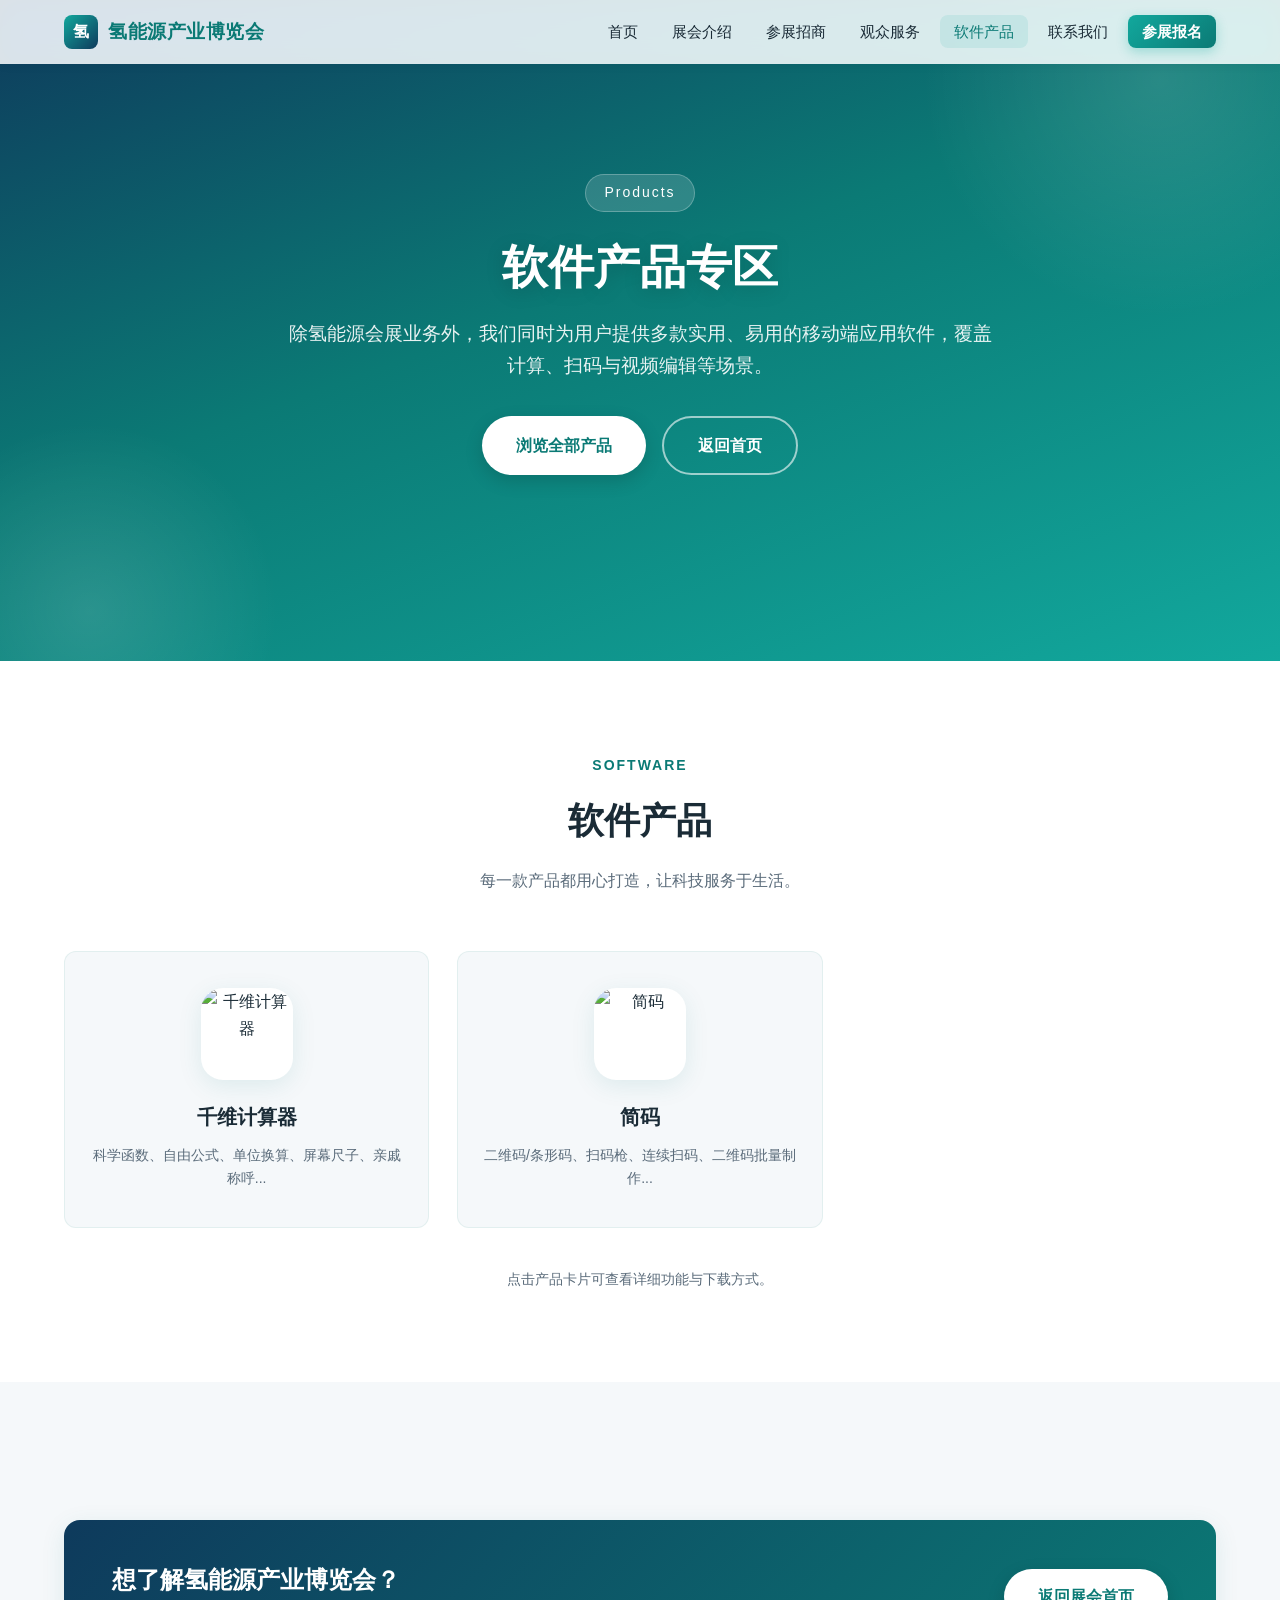
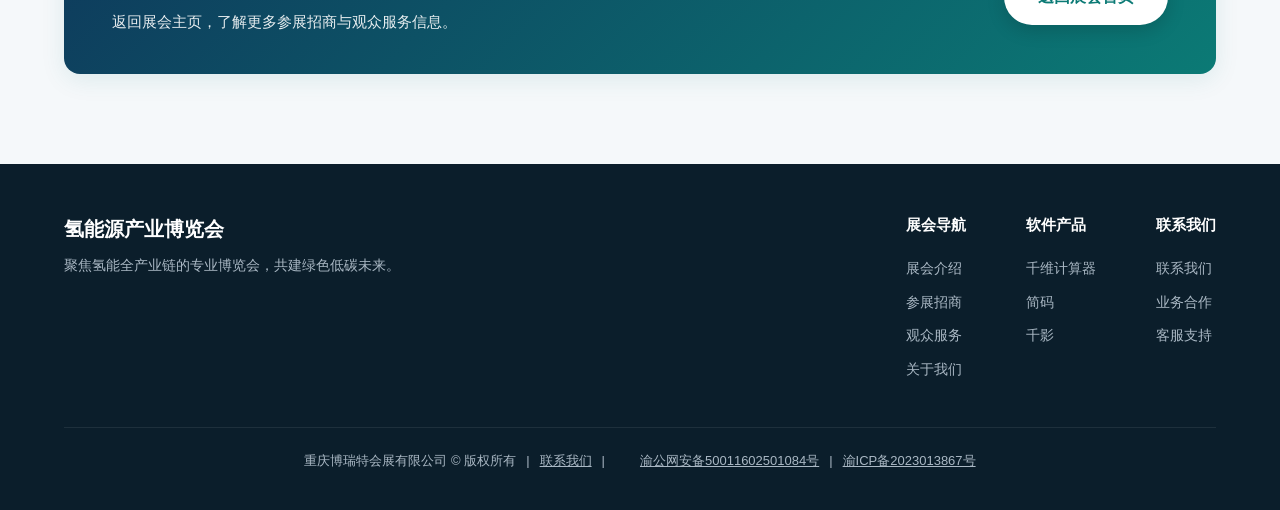
==== software.html @ ffbb39a4 "移除“千影”展示" ====
<!DOCTYPE html>
<html lang="zh-hans">
<head>
    <meta charset="utf-8">
    <meta name="keyword" content="千维计算器,简码,千影,扫码,视频编辑,计算器,软件产品,APP,小方程科技">
    <meta name="description" content="重庆博瑞特会展有限公司软件产品专区，涵盖千维计算器、简码、千影等实用软件应用。">
    <title>软件产品 · 氢能源产业博览会</title>
    <link href="favicon.ico" type="image/x-icon" rel="icon"/>
    <link href="default.css" type="text/css" rel="stylesheet"/>
    <link href="hydrogen.css" type="text/css" rel="stylesheet"/>
    <meta name="viewport" content="width=device-width, initial-scale=1.0, minimum-scale=1.0, maximum-scale=1.0, user-scalable=no" />
</head>
<body>

<!-- ==================== 导航栏 ==================== -->
<nav id="nav">
    <div class="nav-inner">
        <a class="nav-brand" href="index.html">
            <span class="brand-badge">氢</span>
            <span>氢能源产业博览会</span>
        </a>
        <button class="nav-toggle" id="navToggle" aria-label="菜单">
            <span></span><span></span><span></span>
        </button>
        <ul class="nav-menu" id="navMenu">
            <li><a href="index.html">首页</a></li>
            <li><a href="index.html#about">展会介绍</a></li>
            <li><a href="index.html#exhibitor">参展招商</a></li>
            <li><a href="index.html#visitor">观众服务</a></li>
            <li><a href="software.html" class="active">软件产品</a></li>
            <li><a href="contact.html">联系我们</a></li>
            <li><a href="index.html#exhibitor" class="nav-cta">参展报名</a></li>
        </ul>
    </div>
</nav>

<!-- ==================== 页面头部 ==================== -->
<header id="home">
    <div class="hero-content">
        <span class="hero-tag">Products</span>
        <h1 class="hero-title">软件产品专区</h1>
        <p class="hero-sub">
            除氢能源会展业务外，我们同时为用户提供多款实用、易用的移动端应用软件，覆盖计算、扫码与视频编辑等场景。
        </p>
        <div class="hero-actions">
            <a href="#software" class="btn btn-primary">浏览全部产品</a>
            <a href="index.html" class="btn btn-outline">返回首页</a>
        </div>
    </div>
</header>

<!-- ==================== 软件产品列表 ==================== -->
<section id="software" class="section alt">
    <div class="container">
        <div class="section-header">
            <span class="kicker">Software</span>
            <h2>软件产品</h2>
            <p>每一款产品都用心打造，让科技服务于生活。</p>
        </div>
        <div class="product-grid">
            <div class="product-card">
                <a href="calc/mathcalc.html">
                    <div class="product-logo"><img src="calc/image/icon.png" alt="千维计算器"/></div>
                    <h3>千维计算器</h3>
                    <p>科学函数、自由公式、单位换算、屏幕尺子、亲戚称呼...</p>
                </a>
            </div>
            <div class="product-card">
                <a href="code/scancode.html">
                    <div class="product-logo"><img src="code/image/icon.png" alt="简码"/></div>
                    <h3>简码</h3>
                    <p>二维码/条形码、扫码枪、连续扫码、二维码批量制作...</p>
                </a>
            </div>
            <!--
            <div class="product-card">
                <a href="video/linevideo.html">
                    <div class="product-logo"><img src="video/image/icon.png" alt="千影"/></div>
                    <h3>千影</h3>
                    <p>视频编辑、视频剪辑、音乐相册、后期配音、后期配乐...</p>
                </a>
            </div>
            -->
        </div>
        <p class="software-note">点击产品卡片可查看详细功能与下载方式。</p>
    </div>
</section>

<!-- ==================== 返回展会入口 ==================== -->
<section class="section">
    <div class="container">
        <div class="cta-banner">
            <div>
                <h3>想了解氢能源产业博览会？</h3>
                <p>返回展会主页，了解更多参展招商与观众服务信息。</p>
            </div>
            <a href="index.html" class="btn btn-primary">返回展会首页</a>
        </div>
    </div>
</section>

<!-- ==================== 页脚 ==================== -->
<footer id="footer">
    <div class="container">
        <div class="footer-top">
            <div class="footer-brand">
                <div class="footer-name">氢能源产业博览会</div>
                <p>聚焦氢能全产业链的专业博览会，共建绿色低碳未来。</p>
            </div>
            <div class="footer-links">
                <div class="footer-col">
                    <h4>展会导航</h4>
                    <a href="index.html#about">展会介绍</a>
                    <a href="index.html#exhibitor">参展招商</a>
                    <a href="index.html#visitor">观众服务</a>
                    <a href="index.html#brand">关于我们</a>
                </div>
                <div class="footer-col">
                    <h4>软件产品</h4>
                    <a href="calc/mathcalc.html">千维计算器</a>
                    <a href="code/scancode.html">简码</a>
                    <a href="video/linevideo.html">千影</a>
                </div>
                <div class="footer-col">
                    <h4>联系我们</h4>
                    <a href="contact.html">联系我们</a>
                    <a href="contact.html">业务合作</a>
                    <a href="contact.html">客服支持</a>
                </div>
            </div>
        </div>
        <div class="footer-bottom">
            <div class="links">
                <span>重庆博瑞特会展有限公司 © 版权所有</span>
                <span>|</span>
                <a href="contact.html">联系我们</a>
                <span>|</span>
                <img src="ic_pub_security.png" alt="" class="pub-icon" />
                <a href="https://beian.mps.gov.cn" target="_blank">渝公网安备50011602501084号</a>
                <span>|</span>
                <a href="https://beian.miit.gov.cn/" target="_blank">渝ICP备2023013867号</a>
            </div>
        </div>
    </div>
</footer>

<script>
    // 移动端导航菜单开关
    var toggle = document.getElementById('navToggle');
    var menu = document.getElementById('navMenu');
    if (toggle) {
        toggle.addEventListener('click', function () {
            toggle.classList.toggle('open');
            menu.classList.toggle('open');
        });
    }
    menu.querySelectorAll('a').forEach(function (link) {
        link.addEventListener('click', function () {
            toggle.classList.remove('open');
            menu.classList.remove('open');
        });
    });
</script>

</body>
</html>
---- hydrogen.css ----
/* ============================================================
   氢能源展会主页 专用样式 (仅作用于 index.html)
   ============================================================ */
:root {
    --primary: #0B7A75;
    --primary-light: #12A89D;
    --primary-deep: #0E3A5C;
    --bg-light: #F5F8FA;
    --bg-white: #FFFFFF;
    --bg-dark: #0B1E2B;
    --text-main: #1A2B36;
    --text-sub: #5A6B7A;
    --accent: #E05C3A;
    --green: #2F9E44;
    --radius: 12px;
    --shadow: 0 6px 24px rgba(11, 122, 117, 0.10);
    --shadow-hover: 0 12px 32px rgba(11, 122, 117, 0.18);
    --nav-height: 64px;
}

* {
    margin: 0;
    padding: 0;
    box-sizing: border-box;
}

html {
    scroll-behavior: smooth;
}

body {
    font-family: "PingFang SC", "Microsoft YaHei", "微软雅黑", sans-serif;
    color: var(--text-main);
    background-color: var(--bg-light);
    line-height: 1.7;
    -webkit-font-smoothing: antialiased;
}

a {
    text-decoration: none;
    color: inherit;
}

img {
    max-width: 100%;
    display: block;
}

.container {
    width: 100%;
    max-width: 1200px;
    margin: 0 auto;
    padding: 0 24px;
}

/* ---------------- 导航栏 Navbar ---------------- */
#nav {
    position: fixed;
    top: 0;
    left: 0;
    width: 100%;
    height: var(--nav-height);
    z-index: 1000;
    display: flex;
    align-items: center;
    background: rgba(255, 255, 255, 0.85);
    backdrop-filter: saturate(180%) blur(12px);
    box-shadow: 0 1px 10px rgba(11, 30, 43, 0.06);
    transition: background 0.3s ease;
}

.nav-inner {
    width: 100%;
    max-width: 1200px;
    margin: 0 auto;
    padding: 0 24px;
    display: flex;
    align-items: center;
    justify-content: space-between;
}

.nav-brand {
    display: flex;
    align-items: center;
    gap: 10px;
    font-size: 19px;
    font-weight: 700;
    color: var(--primary);
    letter-spacing: 0.5px;
}

.nav-brand .brand-badge {
    width: 34px;
    height: 34px;
    border-radius: 8px;
    background: linear-gradient(135deg, var(--primary-light), var(--primary-deep));
    color: #fff;
    display: flex;
    align-items: center;
    justify-content: center;
    font-size: 16px;
    font-weight: 800;
}

.nav-menu {
    display: flex;
    align-items: center;
    gap: 6px;
    list-style: none;
}

.nav-menu a {
    padding: 8px 14px;
    border-radius: 8px;
    font-size: 15px;
    font-weight: 500;
    color: var(--text-main);
    transition: color 0.2s, background 0.2s;
}

.nav-menu a:hover,
.nav-menu a.active {
    color: var(--primary);
    background: rgba(18, 168, 157, 0.10);
}

.nav-menu a.nav-cta {
    background: linear-gradient(135deg, var(--primary-light), var(--primary));
    color: #fff;
    font-weight: 600;
    box-shadow: 0 4px 12px rgba(18, 168, 157, 0.3);
}

.nav-menu a.nav-cta:hover {
    transform: translateY(-1px);
}

.nav-toggle {
    display: none;
    flex-direction: column;
    gap: 5px;
    background: none;
    border: none;
    cursor: pointer;
    padding: 6px;
}

.nav-toggle span {
    width: 24px;
    height: 2px;
    background: var(--text-main);
    border-radius: 2px;
    transition: all 0.3s;
}

/* ---------------- Hero 主视觉 ---------------- */
#home {
    padding-top: var(--nav-height);
    background: linear-gradient(160deg, var(--primary-deep) 0%, #0B7A75 45%, var(--primary-light) 100%);
    color: #fff;
    position: relative;
    overflow: hidden;
}

#home::before,
#home::after {
    content: "";
    position: absolute;
    border-radius: 50%;
    background: radial-gradient(circle, rgba(255, 255, 255, 0.12) 0%, transparent 70%);
}

#home::before {
    width: 480px;
    height: 480px;
    top: -160px;
    right: -120px;
}

#home::after {
    width: 380px;
    height: 380px;
    bottom: -140px;
    left: -100px;
}

.hero-content {
    position: relative;
    z-index: 2;
    text-align: center;
    padding: 110px 24px 130px;
    max-width: 1000px;
    margin: 0 auto;
}

.hero-tag {
    display: inline-block;
    padding: 6px 18px;
    border-radius: 40px;
    background: rgba(255, 255, 255, 0.15);
    border: 1px solid rgba(255, 255, 255, 0.25);
    font-size: 14px;
    letter-spacing: 2px;
    margin-bottom: 26px;
}

.hero-title {
    font-size: 46px;
    font-weight: 800;
    line-height: 1.3;
    margin-bottom: 20px;
    text-shadow: 0 4px 20px rgba(0, 0, 0, 0.15);
}

.hero-sub {
    font-size: 19px;
    color: rgba(255, 255, 255, 0.9);
    max-width: 720px;
    margin: 0 auto 34px;
}

.hero-meta {
    display: flex;
    justify-content: center;
    flex-wrap: wrap;
    gap: 18px;
    margin-bottom: 44px;
}

.hero-meta .meta-item {
    display: flex;
    align-items: center;
    gap: 8px;
    padding: 10px 20px;
    background: rgba(255, 255, 255, 0.12);
    border-radius: 10px;
    font-size: 15px;
}

.hero-actions {
    display: flex;
    justify-content: center;
    gap: 16px;
    flex-wrap: wrap;
    margin-bottom: 56px;
}

.btn {
    display: inline-flex;
    align-items: center;
    gap: 8px;
    padding: 14px 34px;
    border-radius: 40px;
    font-size: 16px;
    font-weight: 600;
    cursor: pointer;
    transition: transform 0.2s, box-shadow 0.2s, background 0.2s;
    border: none;
}

.btn-primary {
    background: #fff;
    color: var(--primary);
    box-shadow: 0 6px 18px rgba(0, 0, 0, 0.15);
}

.btn-primary:hover {
    transform: translateY(-2px);
    box-shadow: 0 10px 24px rgba(0, 0, 0, 0.2);
}

.btn-outline {
    background: transparent;
    color: #fff;
    border: 2px solid rgba(255, 255, 255, 0.6);
}

.btn-outline:hover {
    background: rgba(255, 255, 255, 0.12);
    transform: translateY(-2px);
}

.hero-stats {
    display: flex;
    justify-content: center;
    flex-wrap: wrap;
    gap: 40px;
    padding-top: 40px;
    border-top: 1px solid rgba(255, 255, 255, 0.2);
}

.stat-item .stat-num {
    font-size: 36px;
    font-weight: 800;
    line-height: 1.2;
}

.stat-item .stat-label {
    font-size: 14px;
    color: rgba(255, 255, 255, 0.85);
}

/* ---------------- 通用区块 ---------------- */
.section {
    padding: 90px 0;
}

.section.alt {
    background: var(--bg-white);
}

.section-header {
    text-align: center;
    max-width: 760px;
    margin: 0 auto 56px;
}

.section-header .kicker {
    display: inline-block;
    color: var(--primary);
    font-size: 14px;
    font-weight: 600;
    letter-spacing: 2px;
    text-transform: uppercase;
    margin-bottom: 12px;
}

.section-header h2 {
    font-size: 36px;
    font-weight: 800;
    color: var(--text-main);
    margin-bottom: 16px;
}

.section-header p {
    font-size: 16px;
    color: var(--text-sub);
}

/* ---------------- 展会介绍 About ---------------- */
.about-grid {
    display: grid;
    grid-template-columns: 1.1fr 1fr;
    gap: 56px;
    align-items: center;
}

.about-visual {
    position: relative;
}

.about-visual .visual-box {
    height: 420px;
    border-radius: 16px;
    background: linear-gradient(150deg, #0B7A75, #0E3A5C);
    display: flex;
    align-items: center;
    justify-content: center;
    color: rgba(255, 255, 255, 0.9);
    font-size: 18px;
    font-weight: 600;
    box-shadow: var(--shadow);
    position: relative;
    overflow: hidden;
}

.visual-box::before {
    content: "";
    position: absolute;
    inset: 0;
    background: radial-gradient(circle at 70% 30%, rgba(255, 255, 255, 0.18), transparent 45%);
}

.about-text h3 {
    font-size: 28px;
    font-weight: 700;
    margin-bottom: 18px;
    color: var(--text-main);
}

.about-text p {
    font-size: 16px;
    color: var(--text-sub);
    margin-bottom: 16px;
}

.about-text ul {
    list-style: none;
    margin-top: 8px;
}

.about-text ul li {
    padding: 8px 0;
    padding-left: 26px;
    position: relative;
    font-size: 15px;
    color: var(--text-sub);
}

.about-text ul li::before {
    content: "";
    position: absolute;
    left: 0;
    top: 16px;
    width: 14px;
    height: 14px;
    border-radius: 50%;
    background: linear-gradient(135deg, var(--primary-light), var(--primary));
}

/* 历届回顾 */
.recap-row {
    display: grid;
    grid-template-columns: repeat(3, 1fr);
    gap: 24px;
    margin-top: 64px;
}

.recap-card {
    border-radius: var(--radius);
    overflow: hidden;
    box-shadow: var(--shadow);
    background: var(--bg-white);
    transition: transform 0.3s, box-shadow 0.3s;
}

.recap-card:hover {
    transform: translateY(-6px);
    box-shadow: var(--shadow-hover);
}

.recap-img {
    height: 180px;
    background: linear-gradient(140deg, #12A89D, #0E3A5C);
    display: flex;
    align-items: center;
    justify-content: center;
    color: #fff;
    font-size: 16px;
    font-weight: 600;
}

.recap-body {
    padding: 20px;
}

.recap-body h4 {
    font-size: 18px;
    margin-bottom: 8px;
}

.recap-body p {
    font-size: 14px;
    color: var(--text-sub);
}

/* ---------------- 参展招商 ---------------- */
.feature-grid {
    display: grid;
    grid-template-columns: repeat(4, 1fr);
    gap: 24px;
}

.feature-card {
    background: var(--bg-white);
    border-radius: var(--radius);
    padding: 32px 26px;
    box-shadow: var(--shadow);
    border: 1px solid rgba(11, 122, 117, 0.06);
    transition: transform 0.3s, box-shadow 0.3s;
}

.feature-card:hover {
    transform: translateY(-6px);
    box-shadow: var(--shadow-hover);
}

.feature-icon {
    width: 56px;
    height: 56px;
    border-radius: 14px;
    background: linear-gradient(135deg, var(--primary-light), var(--primary));
    display: flex;
    align-items: center;
    justify-content: center;
    color: #fff;
    margin-bottom: 20px;
}

.feature-card h3 {
    font-size: 19px;
    margin-bottom: 10px;
    color: var(--text-main);
}

.feature-card p {
    font-size: 14px;
    color: var(--text-sub);
    margin-bottom: 16px;
}

.feature-card .learn-more {
    font-size: 14px;
    font-weight: 600;
    color: var(--primary);
    display: inline-flex;
    align-items: center;
    gap: 4px;
}

.cta-banner {
    margin-top: 48px;
    padding: 40px 48px;
    border-radius: 16px;
    background: linear-gradient(135deg, var(--primary-deep), var(--primary));
    color: #fff;
    display: flex;
    align-items: center;
    justify-content: space-between;
    gap: 24px;
    flex-wrap: wrap;
    box-shadow: var(--shadow);
}

.cta-banner h3 {
    font-size: 24px;
    margin-bottom: 8px;
}

.cta-banner p {
    font-size: 15px;
    color: rgba(255, 255, 255, 0.9);
}

/* ---------------- 观众服务 ---------------- */
.visitor-grid {
    display: grid;
    grid-template-columns: 1.2fr 1fr;
    gap: 48px;
    align-items: start;
}

.visitor-cards {
    display: grid;
    grid-template-columns: repeat(2, 1fr);
    gap: 24px;
}

.register-box {
    background: var(--bg-white);
    border-radius: var(--radius);
    padding: 32px;
    box-shadow: var(--shadow);
    border: 1px solid rgba(11, 122, 117, 0.06);
}

.register-box h3 {
    font-size: 20px;
    margin-bottom: 6px;
}

.register-box > p {
    font-size: 14px;
    color: var(--text-sub);
    margin-bottom: 22px;
}

.form-group {
    margin-bottom: 16px;
}

.form-group label {
    display: block;
    font-size: 14px;
    color: var(--text-main);
    font-weight: 500;
    margin-bottom: 6px;
}

.form-group input,
.form-group select {
    width: 100%;
    padding: 12px 14px;
    border: 1px solid #DDE6EA;
    border-radius: 8px;
    font-size: 15px;
    background: var(--bg-light);
    color: var(--text-main);
    outline: none;
    transition: border-color 0.2s, box-shadow 0.2s;
}

.form-group input:focus,
.form-group select:focus {
    border-color: var(--primary-light);
    box-shadow: 0 0 0 3px rgba(18, 168, 157, 0.15);
}

.form-submit {
    width: 100%;
    padding: 14px;
    border: none;
    border-radius: 8px;
    background: linear-gradient(135deg, var(--primary-light), var(--primary));
    color: #fff;
    font-size: 16px;
    font-weight: 600;
    cursor: pointer;
    transition: transform 0.2s, box-shadow 0.2s;
}

.form-submit:hover {
    transform: translateY(-2px);
    box-shadow: var(--shadow-hover);
}

.form-tip {
    font-size: 12px;
    color: var(--text-sub);
    text-align: center;
    margin-top: 12px;
}

/* ---------------- 品牌形象 ---------------- */
.brand-grid {
    display: grid;
    grid-template-columns: 1fr 1fr;
    gap: 48px;
    align-items: center;
}

.brand-text h3 {
    font-size: 28px;
    font-weight: 700;
    margin-bottom: 18px;
}

.brand-text p {
    font-size: 16px;
    color: var(--text-sub);
    margin-bottom: 16px;
}

.brand-cards {
    display: grid;
    grid-template-columns: repeat(2, 1fr);
    gap: 20px;
}

.brand-card {
    background: var(--bg-white);
    border-radius: var(--radius);
    padding: 26px;
    box-shadow: var(--shadow);
    text-align: center;
}

.brand-card .brand-card-icon {
    width: 52px;
    height: 52px;
    margin: 0 auto 14px;
    border-radius: 12px;
    background: rgba(18, 168, 157, 0.12);
    color: var(--primary);
    display: flex;
    align-items: center;
    justify-content: center;
}

.brand-card h4 {
    font-size: 17px;
    margin-bottom: 8px;
}

.brand-card p {
    font-size: 13px;
    color: var(--text-sub);
}

/* ---------------- 软件产品（次要业务） ---------------- */
#software {
    background: var(--bg-white);
}

.product-grid {
    display: grid;
    grid-template-columns: repeat(3, 1fr);
    gap: 28px;
}

.product-card {
    text-align: center;
    padding: 36px 24px;
    border-radius: var(--radius);
    background: var(--bg-light);
    border: 1px solid rgba(11, 122, 117, 0.08);
    transition: transform 0.3s, box-shadow 0.3s, background 0.3s;
}

.product-card:hover {
    transform: translateY(-6px);
    box-shadow: var(--shadow);
    background: var(--bg-white);
}

.product-card .product-logo {
    width: 92px;
    height: 92px;
    margin: 0 auto 20px;
    border-radius: 22px;
    overflow: hidden;
    box-shadow: var(--shadow);
    background: #fff;
    display: flex;
    align-items: center;
    justify-content: center;
}

.product-card .product-logo img {
    width: 100%;
    height: 100%;
    object-fit: contain;
}

.product-card h3 {
    font-size: 20px;
    margin-bottom: 10px;
    color: var(--text-main);
}

.product-card p {
    font-size: 14px;
    color: var(--text-sub);
}

.software-note {
    text-align: center;
    font-size: 14px;
    color: var(--text-sub);
    margin-top: 40px;
}

/* ---------------- 页脚 Footer ---------------- */
#footer {
    background: var(--bg-dark);
    color: #aab8c4;
    padding: 48px 0 0;
}

.footer-top {
    display: flex;
    justify-content: space-between;
    gap: 32px;
    flex-wrap: wrap;
    padding-bottom: 40px;
    border-bottom: 1px solid rgba(255, 255, 255, 0.08);
}

.footer-brand .footer-name {
    font-size: 20px;
    font-weight: 700;
    color: #fff;
    margin-bottom: 8px;
}

.footer-brand p {
    font-size: 14px;
    max-width: 340px;
}

.footer-links {
    display: flex;
    gap: 60px;
    flex-wrap: wrap;
}

.footer-col h4 {
    color: #fff;
    font-size: 15px;
    margin-bottom: 14px;
}

.footer-col a {
    display: block;
    font-size: 14px;
    padding: 5px 0;
    color: #aab8c4;
    transition: color 0.2s;
}

.footer-col a:hover {
    color: var(--primary-light);
}

.footer-bottom {
    padding: 22px 0 30px;
    font-size: 13px;
    text-align: center;
}

.footer-bottom .links {
    display: flex;
    align-items: center;
    justify-content: center;
    flex-wrap: wrap;
    gap: 10px;
    margin-bottom: 8px;
}

.footer-bottom a {
    color: #aab8c4;
    text-decoration: underline;
}

.footer-bottom a:hover {
    color: var(--primary-light);
}

.footer-bottom .pub-icon {
    width: 15px;
    height: 15px;
    vertical-align: bottom;
    margin-bottom: 2px;
}

/* ---------------- 响应式 ---------------- */
@media (max-width: 992px) {
    .feature-grid {
        grid-template-columns: repeat(2, 1fr);
    }

    .about-grid,
    .visitor-grid,
    .brand-grid {
        grid-template-columns: 1fr;
        gap: 36px;
    }
}

@media (max-width: 768px) {
    :root {
        --nav-height: 58px;
    }

    .hero-title {
        font-size: 32px;
    }

    .hero-sub {
        font-size: 16px;
    }

    .hero-content {
        padding: 80px 20px 90px;
    }

    .hero-stats {
        gap: 24px;
    }

    .stat-item .stat-num {
        font-size: 28px;
    }

    .section {
        padding: 60px 0;
    }

    .section-header h2 {
        font-size: 28px;
    }

    .nav-menu {
        position: fixed;
        top: var(--nav-height);
        right: -100%;
        width: 70%;
        max-width: 300px;
        height: calc(100vh - var(--nav-height));
        flex-direction: column;
        align-items: stretch;
        background: #fff;
        box-shadow: -4px 0 20px rgba(0, 0, 0, 0.1);
        padding: 24px 16px;
        gap: 4px;
        transition: right 0.3s ease;
        z-index: 1001;
    }

    .nav-menu.open {
        right: 0;
    }

    .nav-menu a {
        display: block;
        padding: 12px 16px;
        font-size: 16px;
    }

    .nav-toggle {
        display: flex;
    }

    .nav-toggle.open span:nth-child(1) {
        transform: translateY(7px) rotate(45deg);
    }

    .nav-toggle.open span:nth-child(2) {
        opacity: 0;
    }

    .nav-toggle.open span:nth-child(3) {
        transform: translateY(-7px) rotate(-45deg);
    }

    .recap-row,
    .product-grid {
        grid-template-columns: 1fr;
    }

    .visitor-cards {
        grid-template-columns: 1fr;
    }

    .cta-banner {
        flex-direction: column;
        text-align: center;
        padding: 32px 24px;
    }

    .btn {
        padding: 13px 26px;
        width: 100%;
        justify-content: center;
    }

    .hero-actions {
        flex-direction: column;
        width: 100%;
    }
}

@media (max-width: 560px) {
    .feature-grid,
    .brand-cards {
        grid-template-columns: 1fr;
    }

    .hero-meta {
        gap: 10px;
    }

    .footer-links {
        gap: 32px;
    }
}
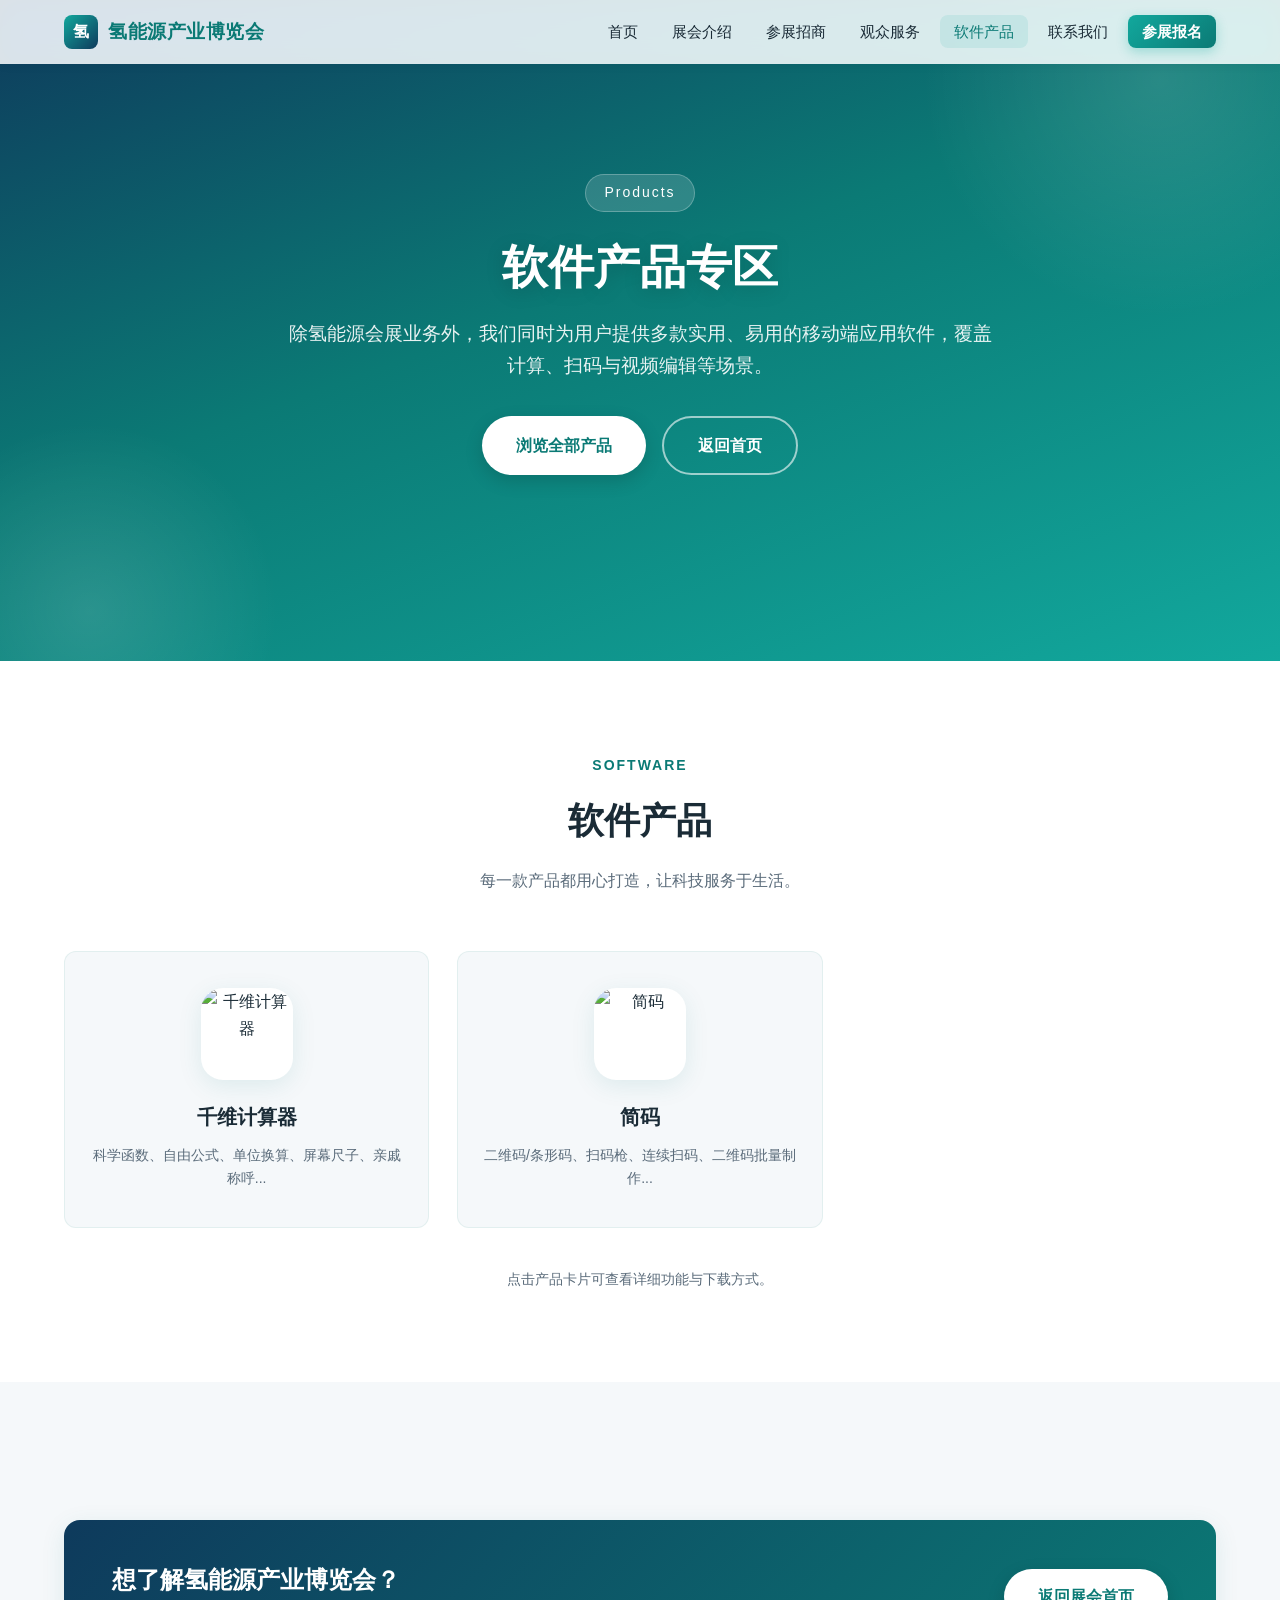
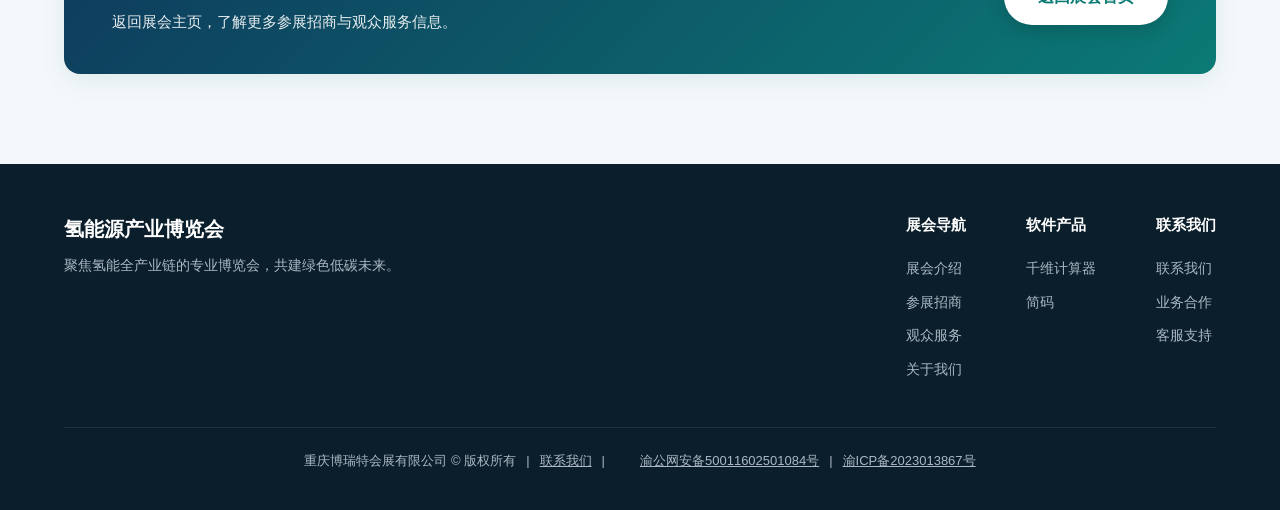
==== commit 226a0430: "移除“千影”相关内容" ====
--- a/software.html
+++ b/software.html
@@ -2,8 +2,8 @@
 <html lang="zh-hans">
 <head>
     <meta charset="utf-8">
-    <meta name="keyword" content="千维计算器,简码,千影,扫码,视频编辑,计算器,软件产品,APP,小方程科技">
-    <meta name="description" content="重庆博瑞特会展有限公司软件产品专区，涵盖千维计算器、简码、千影等实用软件应用。">
+    <meta name="keyword" content="千维计算器,简码,扫码,视频编辑,计算器,软件产品,APP">
+    <meta name="description" content="重庆博瑞特会展有限公司软件产品专区，涵盖千维计算器、简码等实用软件应用。">
     <title>软件产品 · 氢能源产业博览会</title>
     <link href="favicon.ico" type="image/x-icon" rel="icon"/>
     <link href="default.css" type="text/css" rel="stylesheet"/>
@@ -72,15 +72,6 @@
                     <p>二维码/条形码、扫码枪、连续扫码、二维码批量制作...</p>
                 </a>
             </div>
-            <!--
-            <div class="product-card">
-                <a href="video/linevideo.html">
-                    <div class="product-logo"><img src="video/image/icon.png" alt="千影"/></div>
-                    <h3>千影</h3>
-                    <p>视频编辑、视频剪辑、音乐相册、后期配音、后期配乐...</p>
-                </a>
-            </div>
-            -->
         </div>
         <p class="software-note">点击产品卡片可查看详细功能与下载方式。</p>
     </div>
@@ -119,7 +110,6 @@
                     <h4>软件产品</h4>
                     <a href="calc/mathcalc.html">千维计算器</a>
                     <a href="code/scancode.html">简码</a>
-                    <a href="video/linevideo.html">千影</a>
                 </div>
                 <div class="footer-col">
                     <h4>联系我们</h4>
